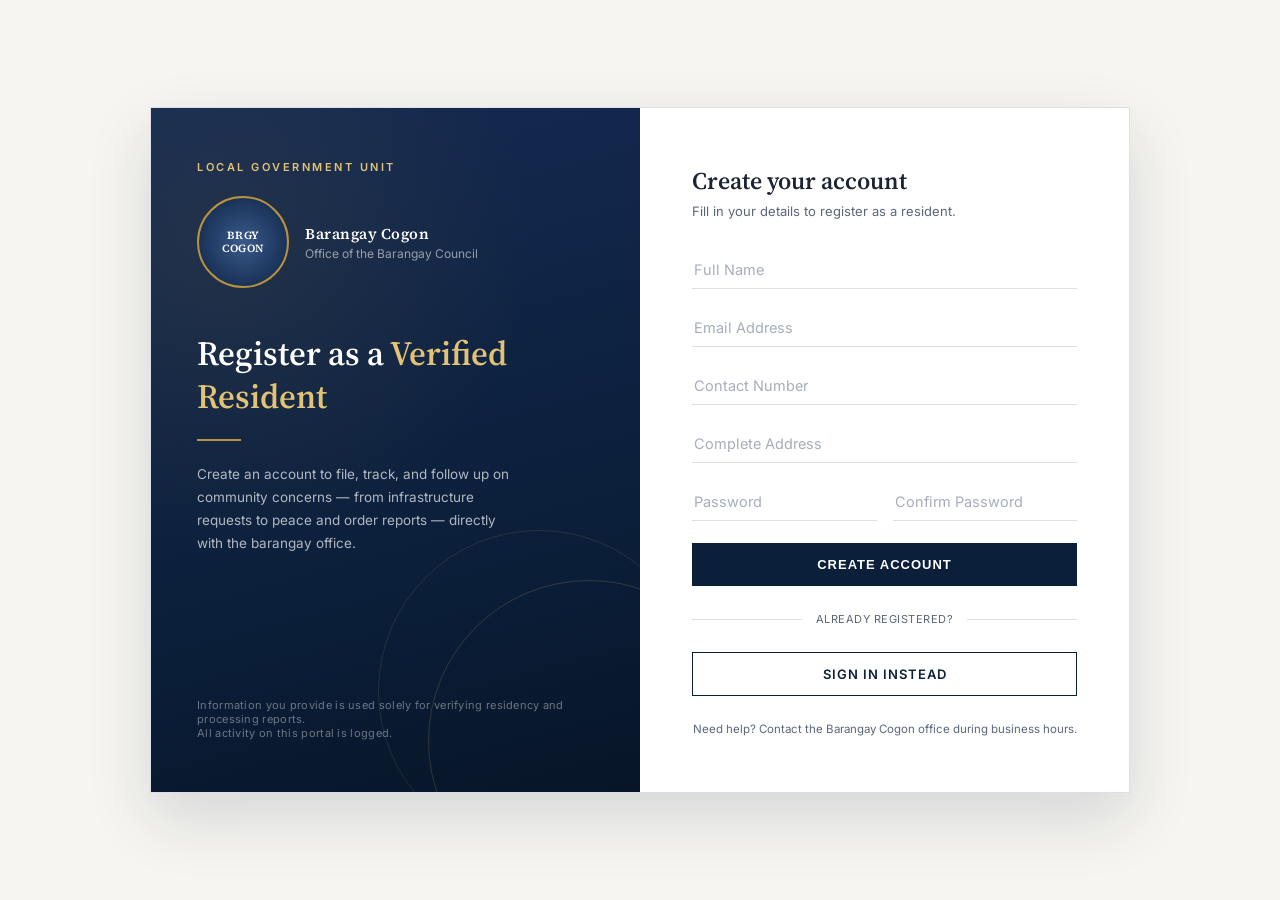
==== regis.html @ b7ef54df "partial" ====
<!DOCTYPE html>
<html lang="en">
<head>
<meta charset="UTF-8">
<meta name="viewport" content="width=device-width, initial-scale=1.0">
<title>Register | Barangay Cogon Community Concerns Reporting and Monitoring System</title>
<link rel="preconnect" href="https://fonts.googleapis.com">
<link rel="preconnect" href="https://fonts.gstatic.com" crossorigin>
<link href="https://fonts.googleapis.com/css2?family=Source+Serif+4:wght@500;600;700&family=Inter:wght@400;500;600;700&display=swap" rel="stylesheet">
<link rel="stylesheet" href="index.css">
</head>
<body>

<div class="portal">

  <div class="institutional">
    <div>
      <div class="eyebrow">Local Government Unit</div>
      <div class="crest-row">
        <div class="crest">
          <img src="image/logo.png" alt="Barangay Cogon Seal" onerror="handleCrestError(this)">
          <div class="crest-fallback" style="display:none;">BRGY<br>COGON</div>
        </div>
        <div>
          <div class="org-name">Barangay Cogon</div>
          <div class="org-sub">Office of the Barangay Council</div>
        </div>
      </div>

      <div class="headline">Register as a <em>Verified Resident</em></div>
      <div class="rule"></div>
      <p class="lede">Create an account to file, track, and follow up on community concerns — from infrastructure requests to peace and order reports — directly with the barangay office.</p>
    </div>

    <div class="footnote">Information you provide is used solely for verifying residency and processing reports.<br>All activity on this portal is logged.</div>
  </div>

  <div class="form-panel">
    <div class="form-heading">Create your account</div>
    <p class="form-sub">Fill in your details to register as a resident.</p>

    <form id="registerForm">
      <div class="field">
        
        <input type="text" id="fullName" placeholder="Full Name" required>
      </div>

      <div class="field">
        <input type="email" id="email" placeholder="Email Address" required>
      </div>

      <div class="field">
        <input type="tel" id="contactNumber" placeholder="Contact Number" required>
      </div>

      <div class="field">
        <input type="text" id="address" placeholder="Complete Address" required>
      </div>

      <div class="field-row">
        <div class="field">
          <input type="password" id="password" placeholder="Password" required>
        </div>

        <div class="field">
          <input type="password" id="confirmPassword" placeholder="Confirm Password" required>
        </div>
      </div>

      <p class="field-error" id="passwordError">Passwords do not match. Please try again.</p>

      <button type="submit" class="btn-primary">Create Account</button>
    </form>

    <div class="divider">
      <div class="line"></div>
      <span>ALREADY REGISTERED?</span>
      <div class="line"></div>
    </div>

    <a href="index.html" class="btn-secondary" style="display:block; text-align:center; text-decoration:none;">Sign in instead</a>

    <p class="helper">Need help? Contact the Barangay Cogon office during business hours.</p>
  </div>

</div>

<script src="index.js"></script>
</body>
</html>
---- index.css ----
:root {
  --navy-deep: #0b1f3a;
  --navy-mid: #142a52;
  --gold: #b8933f;
  --gold-light: #e2c274;
  --paper: #f6f5f1;
  --ink: #1c2433;
  --slate: #5c667a;
  --hairline: #dcdfe6;
}

* {
  margin: 0;
  padding: 0;
  box-sizing: border-box;
}

body {
  font-family: 'Inter', Arial, sans-serif;
  background-color: var(--paper);
  color: var(--ink);
  min-height: 100vh;
  display: flex;
  align-items: center;
  justify-content: center;
  padding: 24px;
}

.portal {
  width: 100%;
  max-width: 980px;
  min-height: 600px;
  background: #ffffff;
  display: grid;
  grid-template-columns: 1fr 1fr;
  border: 1px solid var(--hairline);
  box-shadow: 0 25px 60px rgba(11, 31, 58, 0.14);
  position: relative;
}

/* ---------------- Left / Institutional panel ---------------- */
.institutional {
  background:
    radial-gradient(circle at 15% 20%, rgba(184,147,63,0.10), transparent 45%),
    linear-gradient(165deg, var(--navy-mid) 0%, var(--navy-deep) 65%, #071527 100%);
  color: #fff;
  padding: 52px 46px;
  display: flex;
  flex-direction: column;
  justify-content: space-between;
  position: relative;
  overflow: hidden;
}

.institutional::before {
  content: "";
  position: absolute;
  right: -110px;
  bottom: -110px;
  width: 320px;
  height: 320px;
  border-radius: 50%;
  border: 1.5px solid rgba(226, 194, 116, 0.18);
}

.institutional::after {
  content: "";
  position: absolute;
  right: -60px;
  bottom: -60px;
  width: 320px;
  height: 320px;
  border-radius: 50%;
  border: 1.5px solid rgba(226, 194, 116, 0.12);
}

.eyebrow {
  font-size: 11px;
  letter-spacing: 2.5px;
  text-transform: uppercase;
  color: var(--gold-light);
  font-weight: 600;
}

.crest-row {
  display: flex;
  align-items: center;
  gap: 16px;
  margin-top: 22px;
}

.crest {
  width: 92px;
  height: 92px;
  border-radius: 50%;
  flex-shrink: 0;
  background: radial-gradient(circle, #3a5a8a 0%, #1c355c 65%, #0b1f3a 100%);
  border: 2px solid var(--gold);
  display: flex;
  align-items: center;
  justify-content: center;
  position: relative;
}

.crest img {
  width: 100%;
  height: 100%;
  object-fit: cover;
  border-radius: 50%;
}

.crest-fallback {
  font-family: 'Source Serif 4', serif;
  font-size: 11px;
  font-weight: 600;
  letter-spacing: 0.5px;
  text-align: center;
  line-height: 1.2;
}

.org-name {
  font-family: 'Source Serif 4', serif;
  font-size: 15px;
  font-weight: 600;
  letter-spacing: 0.5px;
}

.org-sub {
  font-size: 12px;
  color: rgba(255,255,255,0.55);
  margin-top: 2px;
}

.headline {
  font-family: 'Source Serif 4', serif;
  font-size: 34px;
  line-height: 1.25;
  font-weight: 600;
  margin-top: 44px;
  max-width: 360px;
  position: relative;
  z-index: 1;
}

.headline em {
  font-style: normal;
  color: var(--gold-light);
}

.rule {
  width: 44px;
  height: 2px;
  background: var(--gold);
  margin: 22px 0;
}

.lede {
  font-size: 13.5px;
  line-height: 1.7;
  color: rgba(255,255,255,0.68);
  max-width: 320px;
  position: relative;
  z-index: 1;
}

.footnote {
  font-size: 11px;
  color: rgba(255,255,255,0.4);
  letter-spacing: 0.3px;
  position: relative;
  z-index: 1;
}

/* ---------------- Right / Form panel ---------------- */
.form-panel {
  padding: 56px 52px;
  display: flex;
  flex-direction: column;
  justify-content: center;
}

.form-heading {
  font-family: 'Source Serif 4', serif;
  font-size: 24px;
  font-weight: 600;
  color: var(--ink);
}

.form-sub {
  font-size: 13px;
  color: var(--slate);
  margin-top: 6px;
  margin-bottom: 34px;
}

.field {
  margin-bottom: 22px;
}

.field label {
  display: block;
  font-size: 11.5px;
  font-weight: 600;
  letter-spacing: 0.4px;
  text-transform: uppercase;
  color: var(--slate);
  margin-bottom: 8px;
}

.field input {
  width: 100%;
  border: none;
  border-bottom: 1.5px solid var(--hairline);
  padding: 8px 2px 10px;
  font-size: 14.5px;
  font-family: 'Inter', sans-serif;
  color: var(--ink);
  outline: none;
  background: transparent;
  transition: border-color 0.2s ease;
}

.field input::placeholder {
  color: #a7adba;
}

.field input:focus {
  border-bottom-color: var(--gold);
}

.row-between {
  display: flex;
  align-items: center;
  justify-content: space-between;
  font-size: 12.5px;
  margin-bottom: 30px;
}

.remember {
  display: flex;
  align-items: center;
  gap: 7px;
  color: var(--slate);
}

.remember input {
  accent-color: var(--navy-deep);
}

.forgot {
  color: var(--navy-deep);
  text-decoration: none;
  font-weight: 600;
  border-bottom: 1px solid transparent;
}

.forgot:hover {
  border-bottom-color: var(--navy-deep);
}

.btn-primary {
  width: 100%;
  padding: 14px;
  background: var(--navy-deep);
  color: #fff;
  border: none;
  font-size: 13px;
  font-weight: 600;
  letter-spacing: 1px;
  text-transform: uppercase;
  cursor: pointer;
  transition: background-color 0.2s ease;
}

.btn-primary:hover {
  background: #142a52;
}

.divider {
  display: flex;
  align-items: center;
  gap: 14px;
  margin: 26px 0;
}

.divider .line {
  flex: 1;
  height: 1px;
  background: var(--hairline);
}

.divider span {
  font-size: 11px;
  color: var(--slate);
  letter-spacing: 0.5px;
}

.btn-secondary {
  width: 100%;
  padding: 13px;
  background: transparent;
  color: var(--navy-deep);
  border: 1.5px solid var(--navy-deep);
  font-size: 13px;
  font-weight: 600;
  letter-spacing: 1px;
  text-transform: uppercase;
  cursor: pointer;
  transition: all 0.2s ease;
}

.btn-secondary:hover {
  background: var(--navy-deep);
  color: #fff;
}

.helper {
  text-align: center;
  font-size: 11.5px;
  color: var(--slate);
  margin-top: 26px;
}

.field-error {
  display: none;
  font-size: 12px;
  color: #b3261e;
  margin-top: -14px;
  margin-bottom: 18px;
}

.field-row {
  display: grid;
  grid-template-columns: 1fr 1fr;
  gap: 16px;
}

.portal.scrollable {
  max-height: 90vh;
}

.form-panel.scrollable {
  overflow-y: auto;
  max-height: 90vh;
}

/* ---------------- Responsive ---------------- */
@media (max-width: 760px) {
  .portal {
    grid-template-columns: 1fr;
    max-width: 420px;
  }
  .institutional {
    padding: 40px 32px;
  }
  .headline {
    font-size: 26px;
    margin-top: 30px;
  }
  .form-panel {
    padding: 40px 32px;
  }
}

:focus-visible {
  outline: 2px solid var(--gold);
  outline-offset: 2px;
}
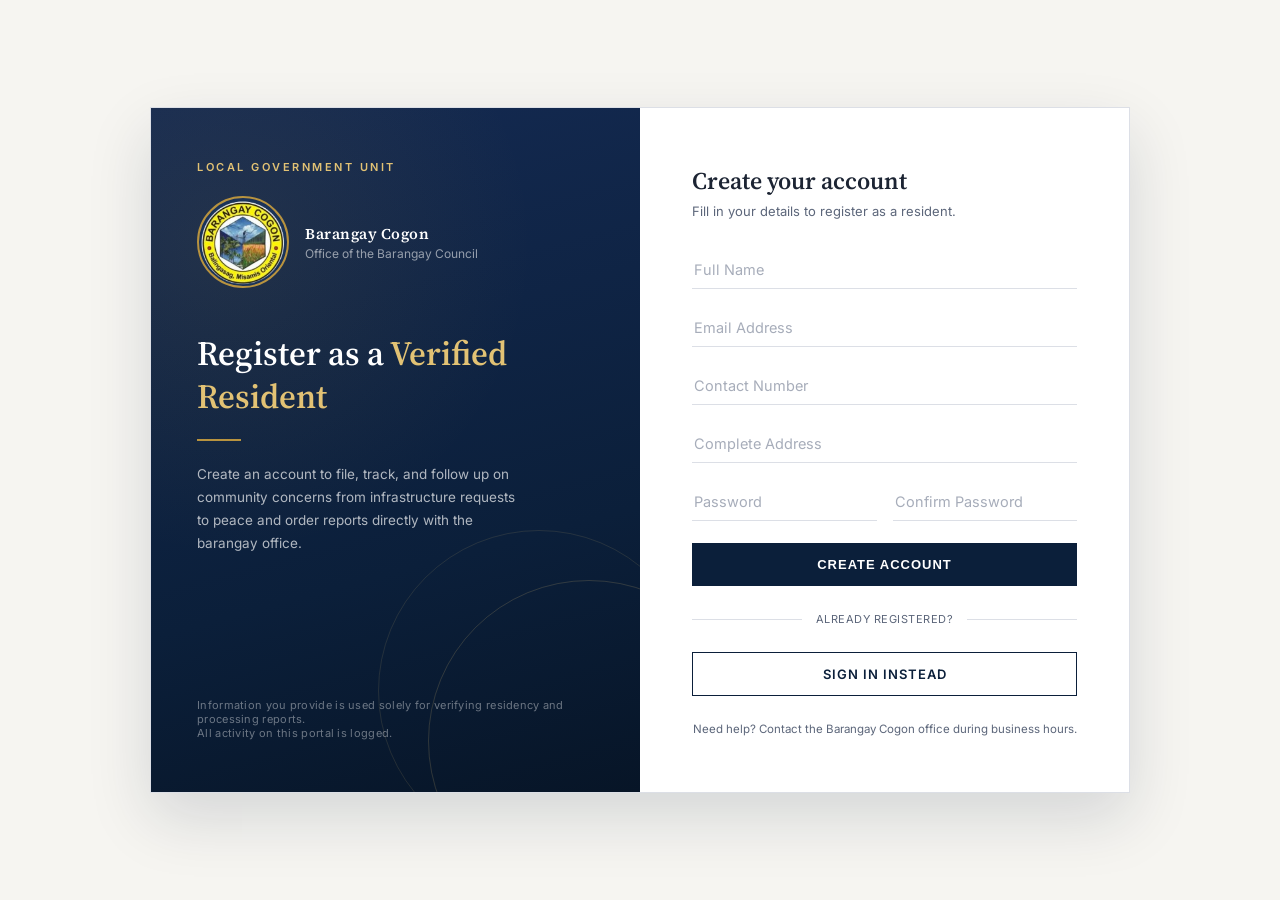
==== commit be9245e4: "updte" ====
--- a/regis.html
+++ b/regis.html
@@ -18,7 +18,7 @@
       <div class="eyebrow">Local Government Unit</div>
       <div class="crest-row">
         <div class="crest">
-          <img src="image/logo.png" alt="Barangay Cogon Seal" onerror="handleCrestError(this)">
+          <img src="logo.png" alt="Barangay Cogon Seal" onerror="handleCrestError(this)">
           <div class="crest-fallback" style="display:none;">BRGY<br>COGON</div>
         </div>
         <div>
@@ -29,7 +29,7 @@
 
       <div class="headline">Register as a <em>Verified Resident</em></div>
       <div class="rule"></div>
-      <p class="lede">Create an account to file, track, and follow up on community concerns — from infrastructure requests to peace and order reports — directly with the barangay office.</p>
+      <p class="lede">Create an account to file, track, and follow up on community concerns  from infrastructure requests to peace and order reports directly with the barangay office.</p>
     </div>
 
     <div class="footnote">Information you provide is used solely for verifying residency and processing reports.<br>All activity on this portal is logged.</div>
--- a/index.css
+++ b/index.css
@@ -9,6 +9,35 @@
   --hairline: #dcdfe6;
 }
 
+/* ===== Background Image ===== */
+body{
+    margin:0;
+    padding:0;
+    overflow-x:hidden;
+}
+
+/* ===== Background Image ===== */
+.background{
+    position: fixed;
+    inset: 0;
+    background: url("background.jpg") center center/cover no-repeat;
+    filter: blur(2px);        /* Mas klaro ang picture */
+    transform: scale(1.03);
+    z-index: -2;
+}
+
+.background::after{
+    content: "";
+    position: absolute;
+    inset: 0;
+    background: rgba(0, 0, 0, 0.20);  /* Light overlay */
+}
+
+.portal{
+    position:relative;
+    z-index:1;
+}
+
 * {
   margin: 0;
   padding: 0;
@@ -23,7 +52,7 @@
   display: flex;
   align-items: center;
   justify-content: center;
-  padding: 24px;
+  padding: 10px;
 }
 
 .portal {
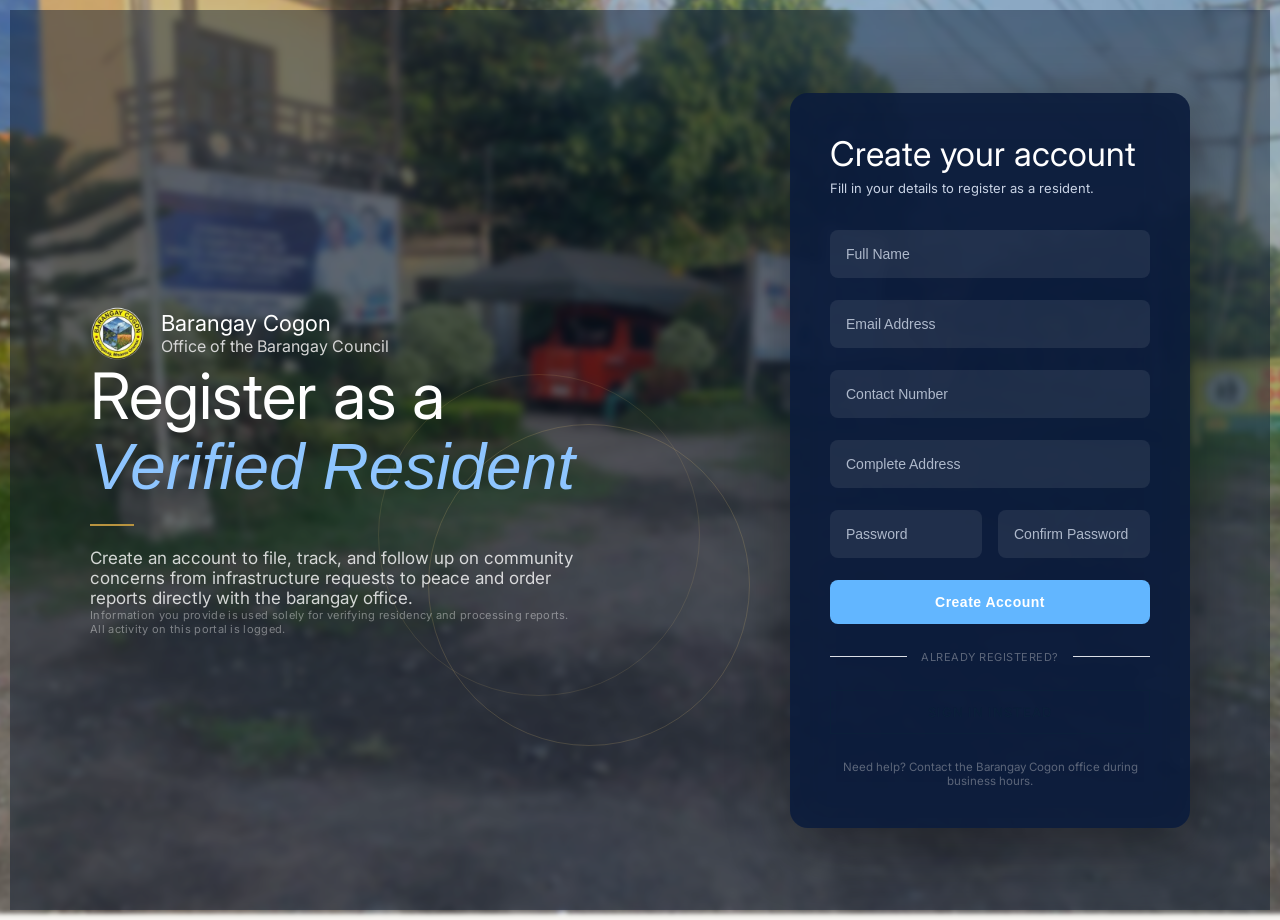
==== commit ee7a6a78: "upd" ====
--- a/regis.html
+++ b/regis.html
@@ -10,12 +10,11 @@
 <link rel="stylesheet" href="index.css">
 </head>
 <body>
-
+<div class="background"></div>
 <div class="portal">
 
   <div class="institutional">
     <div>
-      <div class="eyebrow">Local Government Unit</div>
       <div class="crest-row">
         <div class="crest">
           <img src="logo.png" alt="Barangay Cogon Seal" onerror="handleCrestError(this)">
--- a/index.css
+++ b/index.css
@@ -16,12 +16,11 @@
     overflow-x:hidden;
 }
 
-/* ===== Background Image ===== */
 .background{
     position: fixed;
     inset: 0;
     background: url("background.jpg") center center/cover no-repeat;
-    filter: blur(2px);        /* Mas klaro ang picture */
+    filter: blur(2px);
     transform: scale(1.03);
     z-index: -2;
 }
@@ -30,7 +29,7 @@
     content: "";
     position: absolute;
     inset: 0;
-    background: rgba(0, 0, 0, 0.20);  /* Light overlay */
+    background: rgba(0, 0, 0, 0.20);
 }
 
 .portal{
@@ -55,30 +54,27 @@
   padding: 10px;
 }
 
-.portal {
-  width: 100%;
-  max-width: 980px;
-  min-height: 600px;
-  background: #ffffff;
-  display: grid;
-  grid-template-columns: 1fr 1fr;
-  border: 1px solid var(--hairline);
-  box-shadow: 0 25px 60px rgba(11, 31, 58, 0.14);
-  position: relative;
+.portal{
+    width:100%;
+    height:100vh;
+    max-width:none;
+    display:flex;
+    justify-content:space-between;
+    align-items:center;
+    padding:60px 80px;
+    background:rgba(6,20,45,.45);
+    backdrop-filter:blur(3px);
+    border:none;
+    box-shadow:none;
 }
 
 /* ---------------- Left / Institutional panel ---------------- */
-.institutional {
-  background:
-    radial-gradient(circle at 15% 20%, rgba(184,147,63,0.10), transparent 45%),
-    linear-gradient(165deg, var(--navy-mid) 0%, var(--navy-deep) 65%, #071527 100%);
-  color: #fff;
-  padding: 52px 46px;
-  display: flex;
-  flex-direction: column;
-  justify-content: space-between;
-  position: relative;
-  overflow: hidden;
+.institutional{
+    position:relative; /* FIX: needed so ::before/::after circles anchor here, not the page */
+    width:50%;
+    background:transparent;
+    padding:0;
+    color:#fff;
 }
 
 .institutional::before {
@@ -118,17 +114,13 @@
   margin-top: 22px;
 }
 
-.crest {
-  width: 92px;
-  height: 92px;
-  border-radius: 50%;
-  flex-shrink: 0;
-  background: radial-gradient(circle, #3a5a8a 0%, #1c355c 65%, #0b1f3a 100%);
-  border: 2px solid var(--gold);
-  display: flex;
-  align-items: center;
-  justify-content: center;
-  position: relative;
+.crest{
+    width:55px;
+    height:55px;
+    border:none;
+    background:none;
+    border-radius:50%;
+    overflow:hidden; /* FIX: keep fallback/image contained within the circle */
 }
 
 .crest img {
@@ -139,6 +131,14 @@
 }
 
 .crest-fallback {
+  /* FIX: was unstyled text with no size/background — now renders as a proper circular badge */
+  display:flex;
+  align-items:center;
+  justify-content:center;
+  width:100%;
+  height:100%;
+  background: var(--gold);
+  color: var(--navy-deep);
   font-family: 'Source Serif 4', serif;
   font-size: 11px;
   font-weight: 600;
@@ -147,33 +147,25 @@
   line-height: 1.2;
 }
 
-.org-name {
-  font-family: 'Source Serif 4', serif;
-  font-size: 15px;
-  font-weight: 600;
-  letter-spacing: 0.5px;
-}
-
-.org-sub {
-  font-size: 12px;
-  color: rgba(255,255,255,0.55);
-  margin-top: 2px;
-}
-
-.headline {
-  font-family: 'Source Serif 4', serif;
-  font-size: 34px;
-  line-height: 1.25;
-  font-weight: 600;
-  margin-top: 44px;
-  max-width: 360px;
-  position: relative;
-  z-index: 1;
-}
-
-.headline em {
-  font-style: normal;
-  color: var(--gold-light);
+.org-name{
+    font-size:22px;
+    color:#fff;
+}
+
+.org-sub{
+    color:#d5d5d5;
+}
+
+.headline{
+    font-size:64px;
+    max-width:600px;
+    line-height:1.1;
+    color:#fff;
+}
+
+.headline em{
+    color:#8ec5ff;
+    font-style:italic;
 }
 
 .rule {
@@ -183,13 +175,10 @@
   margin: 22px 0;
 }
 
-.lede {
-  font-size: 13.5px;
-  line-height: 1.7;
-  color: rgba(255,255,255,0.68);
-  max-width: 320px;
-  position: relative;
-  z-index: 1;
+.lede{
+    max-width:500px;
+    font-size:17px;
+    color:rgba(255,255,255,.8);
 }
 
 .footnote {
@@ -201,25 +190,27 @@
 }
 
 /* ---------------- Right / Form panel ---------------- */
-.form-panel {
-  padding: 56px 52px;
-  display: flex;
-  flex-direction: column;
-  justify-content: center;
-}
-
-.form-heading {
-  font-family: 'Source Serif 4', serif;
-  font-size: 24px;
-  font-weight: 600;
-  color: var(--ink);
-}
-
-.form-sub {
-  font-size: 13px;
-  color: var(--slate);
-  margin-top: 6px;
-  margin-bottom: 34px;
+.form-panel{
+    width:400px;
+    background:rgba(12,28,60,.90);
+    backdrop-filter:blur(20px);
+    border-radius:18px;
+    padding:40px;
+    color:#fff;
+    box-shadow:0 20px 60px rgba(0,0,0,.4);
+}
+
+.form-heading{
+    color:white;
+    font-size:34px;
+}
+
+/* FIX: merged the two duplicate .form-sub rules into one */
+.form-sub{
+    color:#c9d3e5;
+    font-size: 13px;
+    margin-top: 6px;
+    margin-bottom: 34px;
 }
 
 .field {
@@ -236,25 +227,26 @@
   margin-bottom: 8px;
 }
 
-.field input {
-  width: 100%;
-  border: none;
-  border-bottom: 1.5px solid var(--hairline);
-  padding: 8px 2px 10px;
-  font-size: 14.5px;
-  font-family: 'Inter', sans-serif;
-  color: var(--ink);
-  outline: none;
-  background: transparent;
-  transition: border-color 0.2s ease;
-}
-
-.field input::placeholder {
-  color: #a7adba;
+.field input{
+    width:100%; /* FIX: inputs had no width, would render tiny */
+    background:rgba(255,255,255,.08);
+    border:1px solid transparent; /* FIX: gives focus something to actually color */
+    border-radius:8px;
+    color:white;
+    padding:15px;
+    font-size:14px;
+    outline:none;
+    transition: box-shadow .2s ease, border-color .2s ease;
+}
+
+.field input::placeholder{
+    color:#aeb9cb;
 }
 
 .field input:focus {
-  border-bottom-color: var(--gold);
+  /* FIX: old rule targeted a nonexistent border-bottom-color */
+  border-color: var(--gold);
+  box-shadow: 0 0 0 3px rgba(184, 147, 63, 0.25);
 }
 
 .row-between {
@@ -287,22 +279,23 @@
   border-bottom-color: var(--navy-deep);
 }
 
-.btn-primary {
-  width: 100%;
-  padding: 14px;
-  background: var(--navy-deep);
-  color: #fff;
-  border: none;
-  font-size: 13px;
-  font-weight: 600;
-  letter-spacing: 1px;
-  text-transform: uppercase;
-  cursor: pointer;
-  transition: background-color 0.2s ease;
-}
-
-.btn-primary:hover {
-  background: #142a52;
+.btn-primary{
+    /* FIX: had no padding/width/border/cursor, would render as a tiny inline button */
+    width:100%;
+    padding:14px;
+    border:none;
+    border-radius:8px;
+    background:#62b6ff;
+    color:#fff;
+    font-size:14px;
+    font-weight:600;
+    letter-spacing:0.5px;
+    cursor:pointer;
+    transition: background .2s ease;
+}
+
+.btn-primary:hover{
+    background:#4ea8ff;
 }
 
 .divider {
@@ -376,19 +369,26 @@
 /* ---------------- Responsive ---------------- */
 @media (max-width: 760px) {
   .portal {
-    grid-template-columns: 1fr;
+    /* FIX: .portal is display:flex, not grid — grid-template-columns did nothing.
+       Stack the two panels vertically instead. */
+    flex-direction: column;
+    height: auto;
     max-width: 420px;
+    padding: 40px 32px;
+    gap: 32px;
   }
   .institutional {
+    width: 100%;
+    padding: 40px 32px;
+  }
+  .form-panel {
+    width: 100%;
     padding: 40px 32px;
   }
   .headline {
     font-size: 26px;
     margin-top: 30px;
   }
-  .form-panel {
-    padding: 40px 32px;
-  }
 }
 
 :focus-visible {
